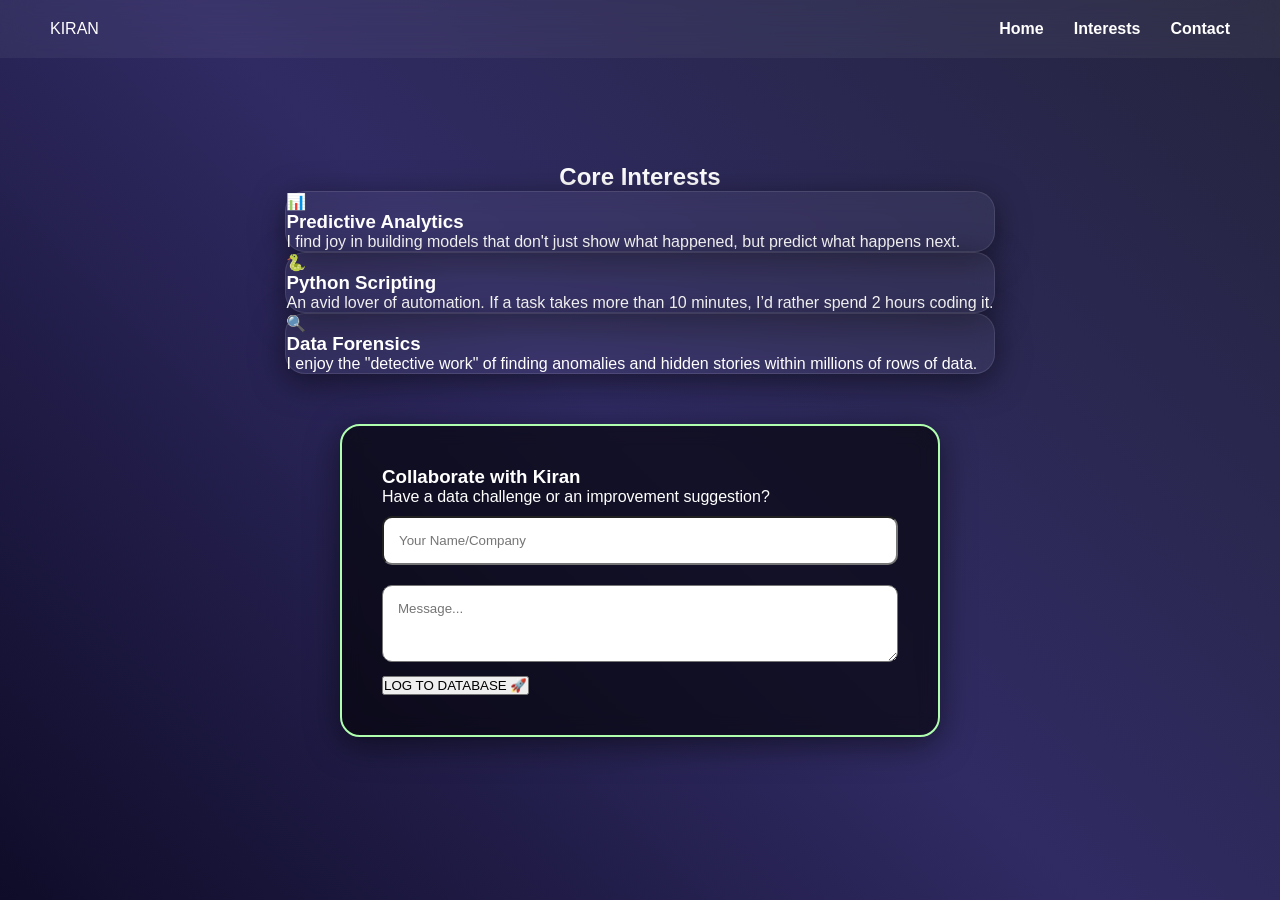
==== about.html @ b5d6c9b0 "Add about.html with personal interests and contact form" ====
<!DOCTYPE html>
<html lang="en">
<head>
    <meta charset="UTF-8">
    <meta name="viewport" content="width=device-width, initial-scale=1.0">
    <title>Kiran | Likings & Skills</title>
    <link rel="stylesheet" href="style.css">
</head>
<body>
    <nav class="glass-nav">
        <div class="logo">KIRAN</div>
        <ul>
            <li><a href="index.html">Home</a></li>
            <li><a href="#likings">Interests</a></li>
            <li><a href="#review">Contact</a></li>
        </ul>
    </nav>

    <section id="likings" class="portfolio-section">
        <h2 class="section-title">Core Interests</h2>
        <div class="projects-container">
            <div class="glass project-card">
                <div class="icon">📊</div>
                <h3>Predictive Analytics</h3>
                <p>I find joy in building models that don't just show what happened, but predict what happens next.</p>
            </div>
            
            <div class="glass project-card">
                <div class="icon">🐍</div>
                <h3>Python Scripting</h3>
                <p>An avid lover of automation. If a task takes more than 10 minutes, I’d rather spend 2 hours coding it.</p>
            </div>

            <div class="glass project-card">
                <div class="icon">🔍</div>
                <h3>Data Forensics</h3>
                <p>I enjoy the "detective work" of finding anomalies and hidden stories within millions of rows of data.</p>
            </div>
        </div>

        <div id="review" class="glass review-container">
            <h3>Collaborate with Kiran</h3>
            <p class="subtitle">Have a data challenge or an improvement suggestion?</p>
            <div class="input-group">
                <input type="text" id="reviewerName" placeholder="Your Name/Company">
                <textarea id="reviewText" rows="3" placeholder="Message..."></textarea>
                <button onclick="submitReview()">LOG TO DATABASE 🚀</button>
            </div>
        </div>
    </section>
</body>
</html>
---- style.css ----
* {
    margin: 0;
    padding: 0;
    box-sizing: border-box;
    font-family: 'Segoe UI', sans-serif;
}

body {
    background: linear-gradient(45deg, #0f0c29, #302b63, #24243e); /* Darker space/cyber theme */
    background-attachment: fixed;
    color: white;
    scroll-behavior: smooth;
}

/* Glassmorphism Effect */
.glass {
    background: rgba(255, 255, 255, 0.05);
    backdrop-filter: blur(10px);
    -webkit-backdrop-filter: blur(10px);
    border: 1px solid rgba(255, 255, 255, 0.1);
    border-radius: 20px;
    box-shadow: 0 8px 32px rgba(0, 0, 0, 0.5);
}

/* Navigation */
.glass-nav {
    position: fixed;
    top: 0;
    width: 100%;
    display: flex;
    justify-content: space-between;
    padding: 20px 50px;
    z-index: 1000;
    background: rgba(255, 255, 255, 0.05);
    backdrop-filter: blur(15px);
}

.glass-nav ul { display: flex; list-style: none; }
.glass-nav ul li { margin-left: 30px; }
.glass-nav a { color: white; text-decoration: none; font-weight: bold; }

/* Sections */
section {
    min-height: 100vh;
    padding: 100px 20px;
    display: flex;
    flex-direction: column;
    align-items: center;
    justify-content: center;
}

.welcome-card {
    padding: 50px;
    text-align: center;
    max-width: 600px;
}

/* --- THE TERMINAL / REVIEW BOX SECTION --- */

.review-container {
    margin-top: 50px;
    padding: 40px;
    width: 100%;
    max-width: 600px;
    border: 2px solid #afffaf; /* Cyber Green Glow */
    background: rgba(0, 0, 0, 0.6); 
    animation: borderPulse 4s infinite ease-in-out;
}

@keyframes borderPulse {
    0% { border-color: rgba(175, 255, 175, 0.3); box-shadow: 0 0 10px rgba(175, 255, 175, 0.1); }
    50% { border-color: rgba(175, 255, 175, 1); box-shadow: 0 0 20px rgba(175, 255, 175, 0.3); }
    100% { border-color: rgba(175, 255, 175, 0.3); box-shadow: 0 0 10px rgba(175, 255, 175, 0.1); }
}

/* The text typed INSIDE the box */
input, textarea {
    width: 100%;
    padding: 15px;
    margin: 10px 0;
    border-radius: 10px;
    border: 1
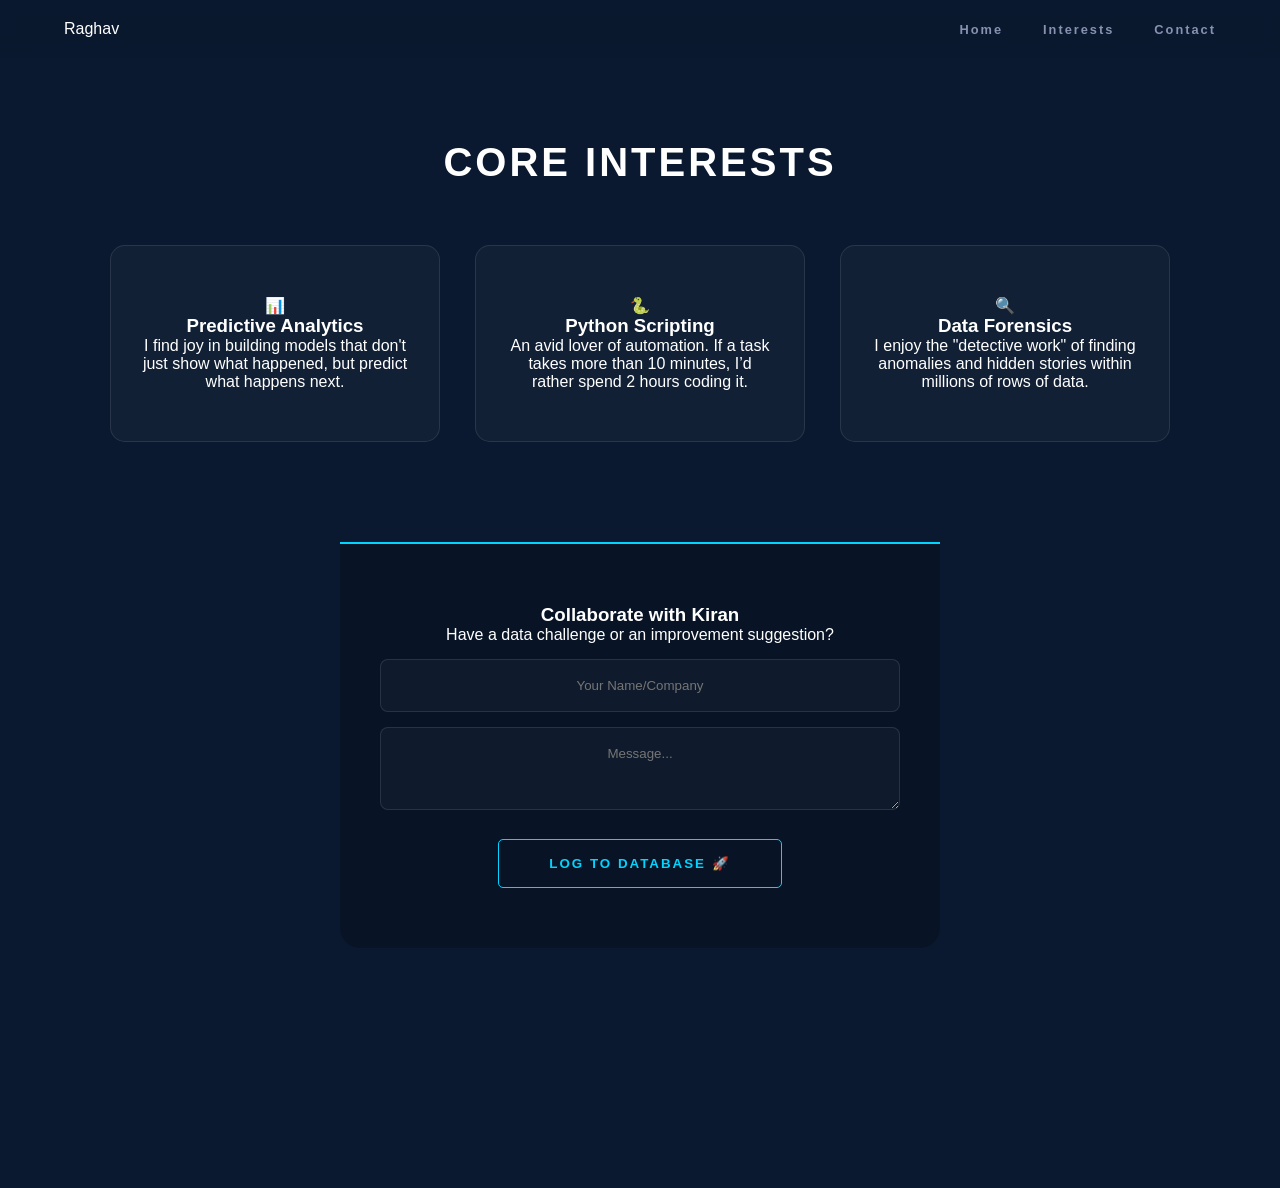
==== commit 98837db3: "Update title and logo in about.html" ====
--- a/about.html
+++ b/about.html
@@ -3,12 +3,12 @@
 <head>
     <meta charset="UTF-8">
     <meta name="viewport" content="width=device-width, initial-scale=1.0">
-    <title>Kiran | Likings & Skills</title>
+    <title>Raghav| Likings & Skills</title>
     <link rel="stylesheet" href="style.css">
 </head>
 <body>
     <nav class="glass-nav">
-        <div class="logo">KIRAN</div>
+        <div class="logo">Raghav</div>
         <ul>
             <li><a href="index.html">Home</a></li>
             <li><a href="#likings">Interests</a></li>
--- a/style.css
+++ b/style.css
@@ -1,82 +1,217 @@
+:root {
+    --primary-blue: #00d4ff;
+    --bg-dark: #0a192f;
+    --glass: rgba(255, 255, 255, 0.03);
+    --border: rgba(255, 255, 255, 0.1);
+}
+
 * {
     margin: 0;
     padding: 0;
     box-sizing: border-box;
-    font-family: 'Segoe UI', sans-serif;
+    font-family: 'Inter', sans-serif;
 }
 
 body {
-    background: linear-gradient(45deg, #0f0c29, #302b63, #24243e); /* Darker space/cyber theme */
-    background-attachment: fixed;
-    color: white;
+    background: var(--bg-dark);
+    color: #fff;
+    display: flex;
+    flex-direction: column;
+    align-items: center;
+    overflow-x: hidden;
     scroll-behavior: smooth;
 }
 
-/* Glassmorphism Effect */
-.glass {
-    background: rgba(255, 255, 255, 0.05);
-    backdrop-filter: blur(10px);
-    -webkit-backdrop-filter: blur(10px);
-    border: 1px solid rgba(255, 255, 255, 0.1);
-    border-radius: 20px;
-    box-shadow: 0 8px 32px rgba(0, 0, 0, 0.5);
-}
-
-/* Navigation */
+/* --- Navigation --- */
 .glass-nav {
     position: fixed;
     top: 0;
     width: 100%;
+    padding: 20px 5%;
     display: flex;
     justify-content: space-between;
-    padding: 20px 50px;
-    z-index: 1000;
-    background: rgba(255, 255, 255, 0.05);
-    backdrop-filter: blur(15px);
-}
-
-.glass-nav ul { display: flex; list-style: none; }
-.glass-nav ul li { margin-left: 30px; }
-.glass-nav a { color: white; text-decoration: none; font-weight: bold; }
-
-/* Sections */
-section {
-    min-height: 100vh;
-    padding: 100px 20px;
+    align-items: center;
+    background: rgba(10, 25, 47, 0.9);
+    backdrop-filter: blur(10px);
+    z-index: 2000;
+}
+
+.glass-nav ul { display: flex; list-style: none; gap: 40px; }
+.glass-nav a { text-decoration: none; color: #8892b0; font-size: 0.8rem; font-weight: bold; letter-spacing: 2px; transition: 0.3s; }
+.glass-nav a:hover { color: var(--primary-blue); }
+
+/* --- Hero Section --- */
+.hero {
+    height: 100vh;
+    width: 100%;
+    display: flex;
+    justify-content: center;
+    align-items: center;
+}
+
+.welcome-card {
+    padding: 80px 40px;
+    text-align: center;
+    max-width: 700px;
+    border: 1px solid var(--border);
+    background: var(--glass);
+    border-radius: 20px;
+}
+
+.glitch {
+    font-size: clamp(3rem, 10vw, 5rem);
+    font-weight: 900;
+    letter-spacing: 10px;
+    margin-bottom: 20px;
+    background: linear-gradient(to bottom, #fff, var(--primary-blue));
+    -webkit-background-clip: text;
+    -webkit-text-fill-color: transparent;
+}
+
+/* --- Roadmap (NEW) --- */
+.roadmap-container {
     display: flex;
     flex-direction: column;
     align-items: center;
-    justify-content: center;
-}
-
-.welcome-card {
-    padding: 50px;
-    text-align: center;
+    gap: 40px;
+    margin-top: 50px;
+}
+
+.roadmap-step {
+    width: 100%;
+    max-width: 650px;
+    padding: 40px;
+    text-align: center;
+    border-top: 1px solid var(--primary-blue);
+    background: var(--glass);
+    transition: 0.3s;
+}
+
+.roadmap-step:hover {
+    background: rgba(0, 212, 255, 0.05);
+    transform: scale(1.02);
+}
+
+.step-number {
+    display: block;
+    font-size: 0.8rem;
+    color: var(--primary-blue);
+    font-weight: bold;
+    letter-spacing: 4px;
+    margin-bottom: 15px;
+}
+
+/* --- Stack Grid (NEW) --- */
+.stack-grid {
+    display: grid;
+    grid-template-columns: repeat(auto-fit, minmax(220px, 1fr));
+    gap: 25px;
+    margin-top: 50px;
+}
+
+.stack-card {
+    padding: 35px 20px;
+    text-align: center;
+    border: 1px solid var(--border);
+    background: var(--glass);
+    border-radius: 12px;
+}
+
+.stack-card h4 {
+    color: var(--primary-blue);
+    margin-bottom: 12px;
+    font-size: 0.9rem;
+    text-transform: uppercase;
+    letter-spacing: 2px;
+}
+
+.stack-card p {
+    font-size: 0.9rem;
+    color: #8892b0;
+}
+
+/* --- Portfolio Sections Global --- */
+.portfolio-section {
+    padding: 140px 20px; /* Increased padding for better clarity and space */
+    width: 100%;
+    max-width: 1100px;
+    text-align: center;
+}
+
+.section-title {
+    font-size: 2.5rem;
+    margin-bottom: 60px;
+    letter-spacing: 3px;
+    text-transform: uppercase;
+}
+
+.projects-container {
+    display: grid;
+    grid-template-columns: repeat(auto-fit, minmax(300px, 1fr));
+    gap: 35px;
+}
+
+.project-card {
+    padding: 50px 30px;
+    display: flex;
+    flex-direction: column;
+    align-items: center;
+    background: var(--glass);
+    border: 1px solid var(--border);
+    border-radius: 15px;
+    transition: 0.4s;
+}
+
+.project-card:hover {
+    border-color: var(--primary-blue);
+    transform: translateY(-10px);
+    box-shadow: 0 10px 30px rgba(0, 0, 0, 0.5);
+}
+
+/* --- Contact / Review Form --- */
+.review-container {
+    margin: 100px auto;
+    padding: 60px 40px;
     max-width: 600px;
-}
-
-/* --- THE TERMINAL / REVIEW BOX SECTION --- */
-
-.review-container {
-    margin-top: 50px;
-    padding: 40px;
-    width: 100%;
-    max-width: 600px;
-    border: 2px solid #afffaf; /* Cyber Green Glow */
-    background: rgba(0, 0, 0, 0.6); 
-    animation: borderPulse 4s infinite ease-in-out;
-}
-
-@keyframes borderPulse {
-    0% { border-color: rgba(175, 255, 175, 0.3); box-shadow: 0 0 10px rgba(175, 255, 175, 0.1); }
-    50% { border-color: rgba(175, 255, 175, 1); box-shadow: 0 0 20px rgba(175, 255, 175, 0.3); }
-    100% { border-color: rgba(175, 255, 175, 0.3); box-shadow: 0 0 10px rgba(175, 255, 175, 0.1); }
-}
-
-/* The text typed INSIDE the box */
-input, textarea {
-    width: 100%;
-    padding: 15px;
-    margin: 10px 0;
-    border-radius: 10px;
-    border: 1
+    border-top: 2px solid var(--primary-blue);
+    background: rgba(0, 0, 0, 0.2);
+    border-radius: 0 0 20px 20px;
+}
+
+.input-group input, .input-group textarea {
+    width: 100%;
+    background: rgba(255,255,255,0.03);
+    border: 1px solid var(--border);
+    padding: 18px;
+    color: white;
+    margin-top: 15px;
+    border-radius: 8px;
+    text-align: center;
+    outline: none;
+}
+
+.input-group input:focus, .input-group textarea:focus {
+    border-color: var(--primary-blue);
+}
+
+/* --- Interactive Elements --- */
+.cta-button, button {
+    display: inline-block;
+    padding: 16px 50px;
+    background: transparent;
+    border: 1px solid var(--primary-blue);
+    color: var(--primary-blue);
+    font-weight: bold;
+    text-decoration: none;
+    letter-spacing: 2px;
+    transition: 0.3s;
+    cursor: pointer;
+    margin-top: 25px;
+    border-radius: 5px;
+}
+
+.cta-button:hover, button:hover {
+    background: var(--primary-blue);
+    color: var(--bg-dark);
+    box-shadow: 0 0 30px rgba(0, 212, 255, 0.5);
+}
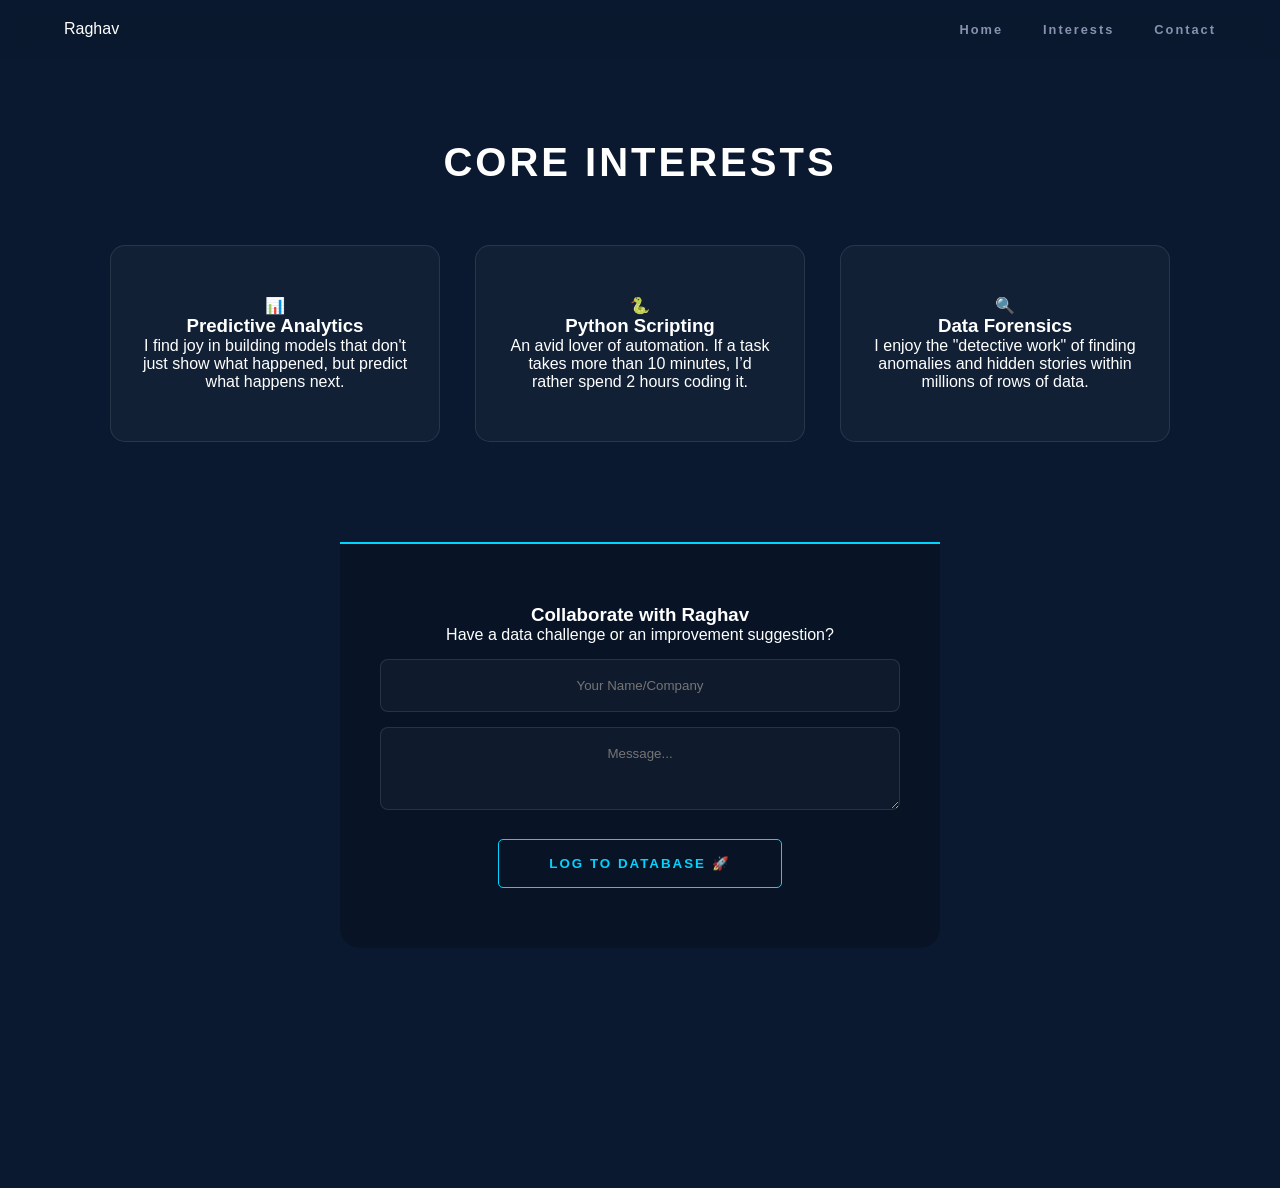
==== commit cce43ba6: "Update collaborator name from Kiran to Raghav" ====
--- a/about.html
+++ b/about.html
@@ -39,7 +39,7 @@
         </div>
 
         <div id="review" class="glass review-container">
-            <h3>Collaborate with Kiran</h3>
+            <h3>Collaborate with Raghav</h3>
             <p class="subtitle">Have a data challenge or an improvement suggestion?</p>
             <div class="input-group">
                 <input type="text" id="reviewerName" placeholder="Your Name/Company">
